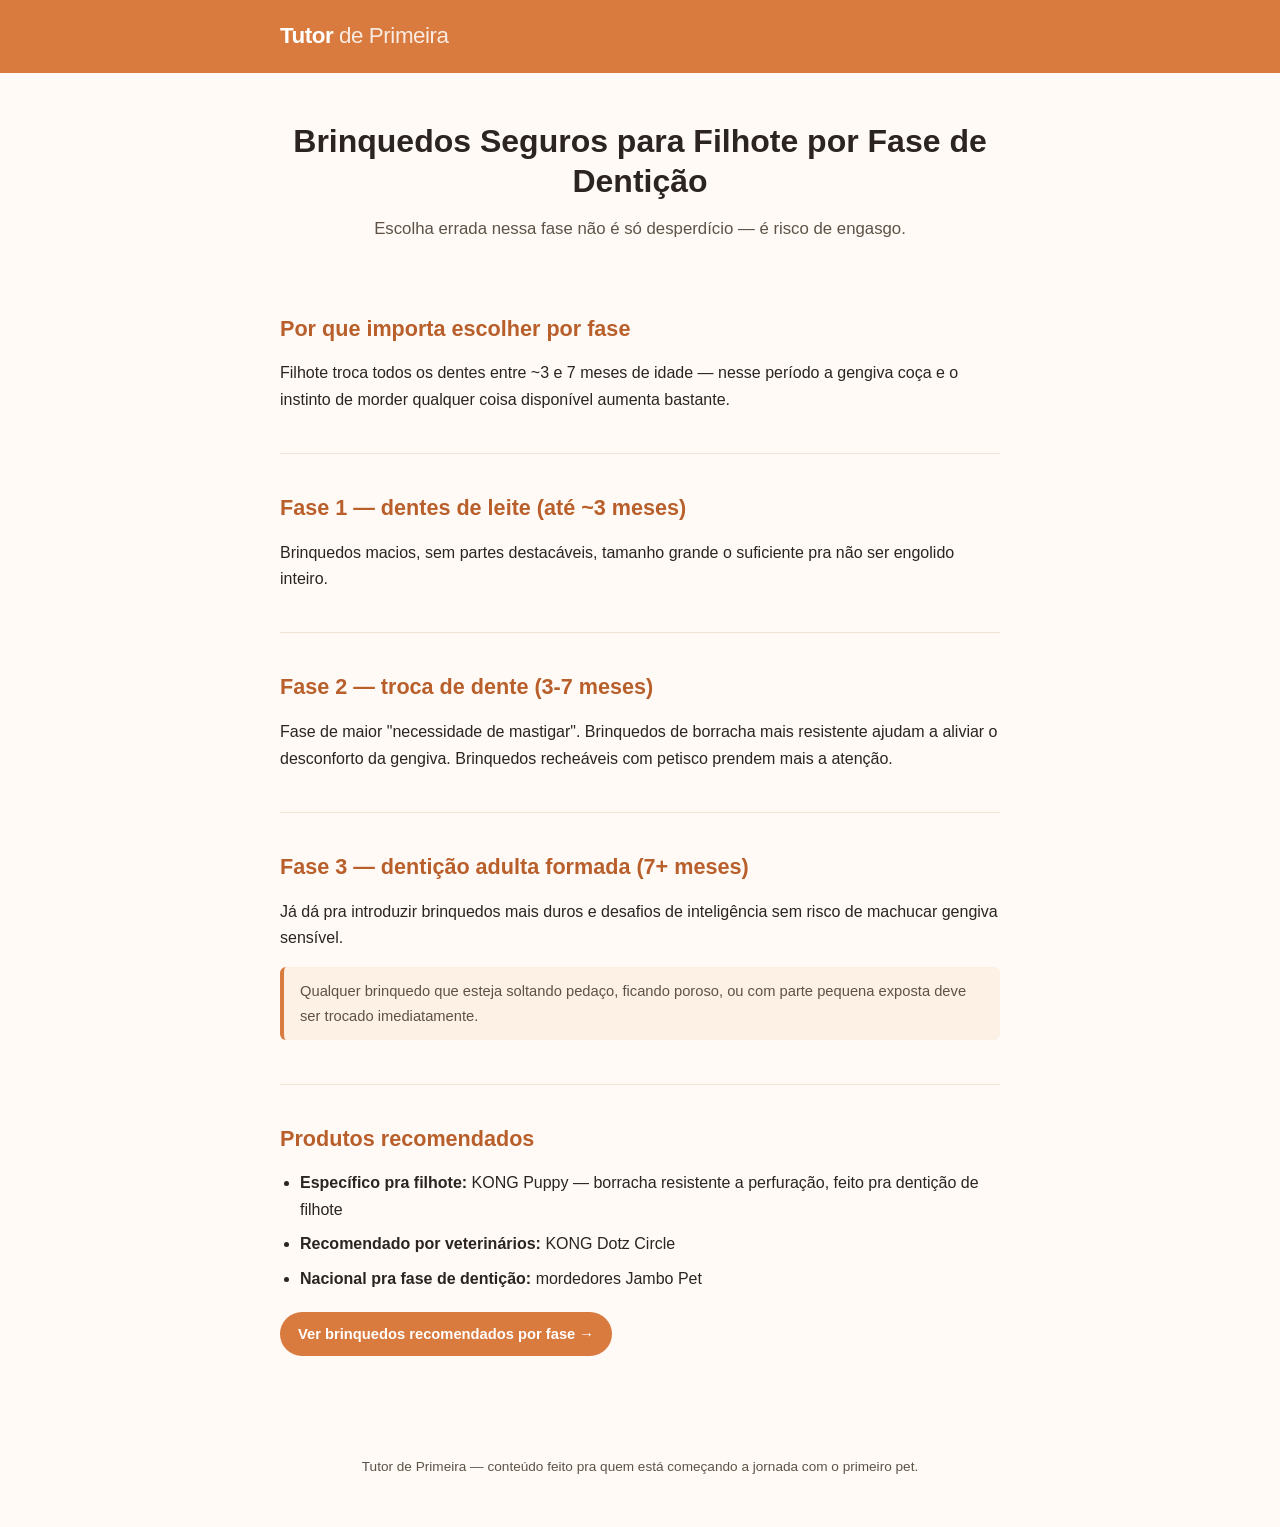
==== brinquedos-dente.html @ 30c52312 "Renomeia brinquedos-dentição.html para brinquedos-dente.html (evita problema de URL com acento no Gi" ====
<!DOCTYPE html>
<html lang="pt-BR">
<head>
<meta charset="UTF-8">
<meta name="viewport" content="width=device-width, initial-scale=1.0">
<title>Brinquedos Seguros para Filhote por Fase de Dentição | Tutor de Primeira</title>
<meta name="description" content="Quais brinquedos são seguros em cada fase da dentição do filhote e como evitar risco de engasgo ou machucado na gengiva.">
<link rel="stylesheet" href="assets/style.css">
</head>
<body>
<header class="topo"><div class="container"><div class="logo"><a href="index.html" style="color:#fff;text-decoration:none">Tutor <span>de Primeira</span></a></div></div></header>
<main class="container">
  <div class="hero">
    <h1>Brinquedos Seguros para Filhote por Fase de Dentição</h1>
    <p class="subtitulo">Escolha errada nessa fase não é só desperdício — é risco de engasgo.</p>
  </div>
  <article>
    <section>
      <h2>Por que importa escolher por fase</h2>
      <p>Filhote troca todos os dentes entre ~3 e 7 meses de idade — nesse período a gengiva coça e o instinto de morder qualquer coisa disponível aumenta bastante.</p>
    </section>
    <section>
      <h2>Fase 1 — dentes de leite (até ~3 meses)</h2>
      <p>Brinquedos macios, sem partes destacáveis, tamanho grande o suficiente pra não ser engolido inteiro.</p>
    </section>
    <section>
      <h2>Fase 2 — troca de dente (3-7 meses)</h2>
      <p>Fase de maior "necessidade de mastigar". Brinquedos de borracha mais resistente ajudam a aliviar o desconforto da gengiva. Brinquedos recheáveis com petisco prendem mais a atenção.</p>
    </section>
    <section>
      <h2>Fase 3 — dentição adulta formada (7+ meses)</h2>
      <p>Já dá pra introduzir brinquedos mais duros e desafios de inteligência sem risco de machucar gengiva sensível.</p>
      <div class="aviso">Qualquer brinquedo que esteja soltando pedaço, ficando poroso, ou com parte pequena exposta deve ser trocado imediatamente.</div>
    </section>

    <section>
      <h2>Produtos recomendados</h2>
      <ul>
        <li><strong>Específico pra filhote:</strong> KONG Puppy — borracha resistente a perfuração, feito pra dentição de filhote</li>
        <li><strong>Recomendado por veterinários:</strong> KONG Dotz Circle</li>
        <li><strong>Nacional pra fase de dentição:</strong> mordedores Jambo Pet</li>
      </ul>
      <a href="#" class="cta-link">Ver brinquedos recomendados por fase →</a>
    </section>
  </article>
</main>
<footer>Tutor de Primeira — conteúdo feito pra quem está começando a jornada com o primeiro pet.</footer>
</body>
</html>
---- assets/style.css ----
:root {
  --cor-principal: #d97a3f;
  --cor-principal-escura: #b85f2b;
  --cor-texto: #2b2420;
  --cor-texto-suave: #5c5248;
  --cor-fundo: #fffaf5;
  --cor-card: #ffffff;
  --cor-borda: #f0e4d8;
  --fonte: -apple-system, BlinkMacSystemFont, "Segoe UI", Roboto, Helvetica, Arial, sans-serif;
}

* { box-sizing: border-box; margin: 0; padding: 0; }

body {
  font-family: var(--fonte);
  color: var(--cor-texto);
  background: var(--cor-fundo);
  line-height: 1.65;
}

.container { max-width: 760px; margin: 0 auto; padding: 0 20px; }

header.topo {
  background: var(--cor-principal);
  color: #fff;
  padding: 18px 0;
}

header.topo .container { display: flex; align-items: center; gap: 10px; }

.logo { font-size: 1.4rem; font-weight: 800; letter-spacing: -0.02em; }
.logo span { font-weight: 400; opacity: 0.85; }

.hero {
  padding: 48px 0 32px;
  text-align: center;
}

.hero h1 {
  font-size: 2rem;
  line-height: 1.25;
  margin-bottom: 14px;
  color: var(--cor-texto);
}

.hero p.subtitulo {
  color: var(--cor-texto-suave);
  font-size: 1.05rem;
  max-width: 560px;
  margin: 0 auto;
}

.resumo-rapido {
  background: var(--cor-card);
  border: 1px solid var(--cor-borda);
  border-radius: 14px;
  padding: 22px 24px;
  margin: 28px 0;
}

.resumo-rapido h2 { font-size: 1.1rem; margin-bottom: 12px; }
.resumo-rapido ol { padding-left: 20px; }
.resumo-rapido li { margin-bottom: 6px; }

article section {
  margin: 36px 0;
  padding-bottom: 28px;
  border-bottom: 1px solid var(--cor-borda);
}

article section:last-of-type { border-bottom: none; }

article h2 {
  font-size: 1.35rem;
  margin-bottom: 14px;
  color: var(--cor-principal-escura);
}

article p { margin-bottom: 12px; color: var(--cor-texto); }

article ul { padding-left: 20px; margin-bottom: 14px; }
article ul li { margin-bottom: 8px; }

.cta-link {
  display: inline-block;
  margin-top: 6px;
  padding: 10px 18px;
  background: var(--cor-principal);
  color: #fff;
  text-decoration: none;
  border-radius: 999px;
  font-weight: 600;
  font-size: 0.92rem;
  transition: background 0.15s ease;
}

.cta-link:hover { background: var(--cor-principal-escura); }

.tabela-custos {
  width: 100%;
  border-collapse: collapse;
  margin-top: 14px;
}

.tabela-custos th, .tabela-custos td {
  text-align: left;
  padding: 10px 12px;
  border-bottom: 1px solid var(--cor-borda);
  font-size: 0.95rem;
}

.tabela-custos th { color: var(--cor-texto-suave); font-weight: 600; }

.aviso {
  background: #fdf1e6;
  border-left: 4px solid var(--cor-principal);
  padding: 12px 16px;
  border-radius: 6px;
  font-size: 0.92rem;
  color: var(--cor-texto-suave);
  margin: 16px 0;
}

footer {
  text-align: center;
  padding: 36px 0 48px;
  color: var(--cor-texto-suave);
  font-size: 0.85rem;
}

@media (max-width: 600px) {
  .hero h1 { font-size: 1.6rem; }
  .hero { padding: 32px 0 24px; }
}
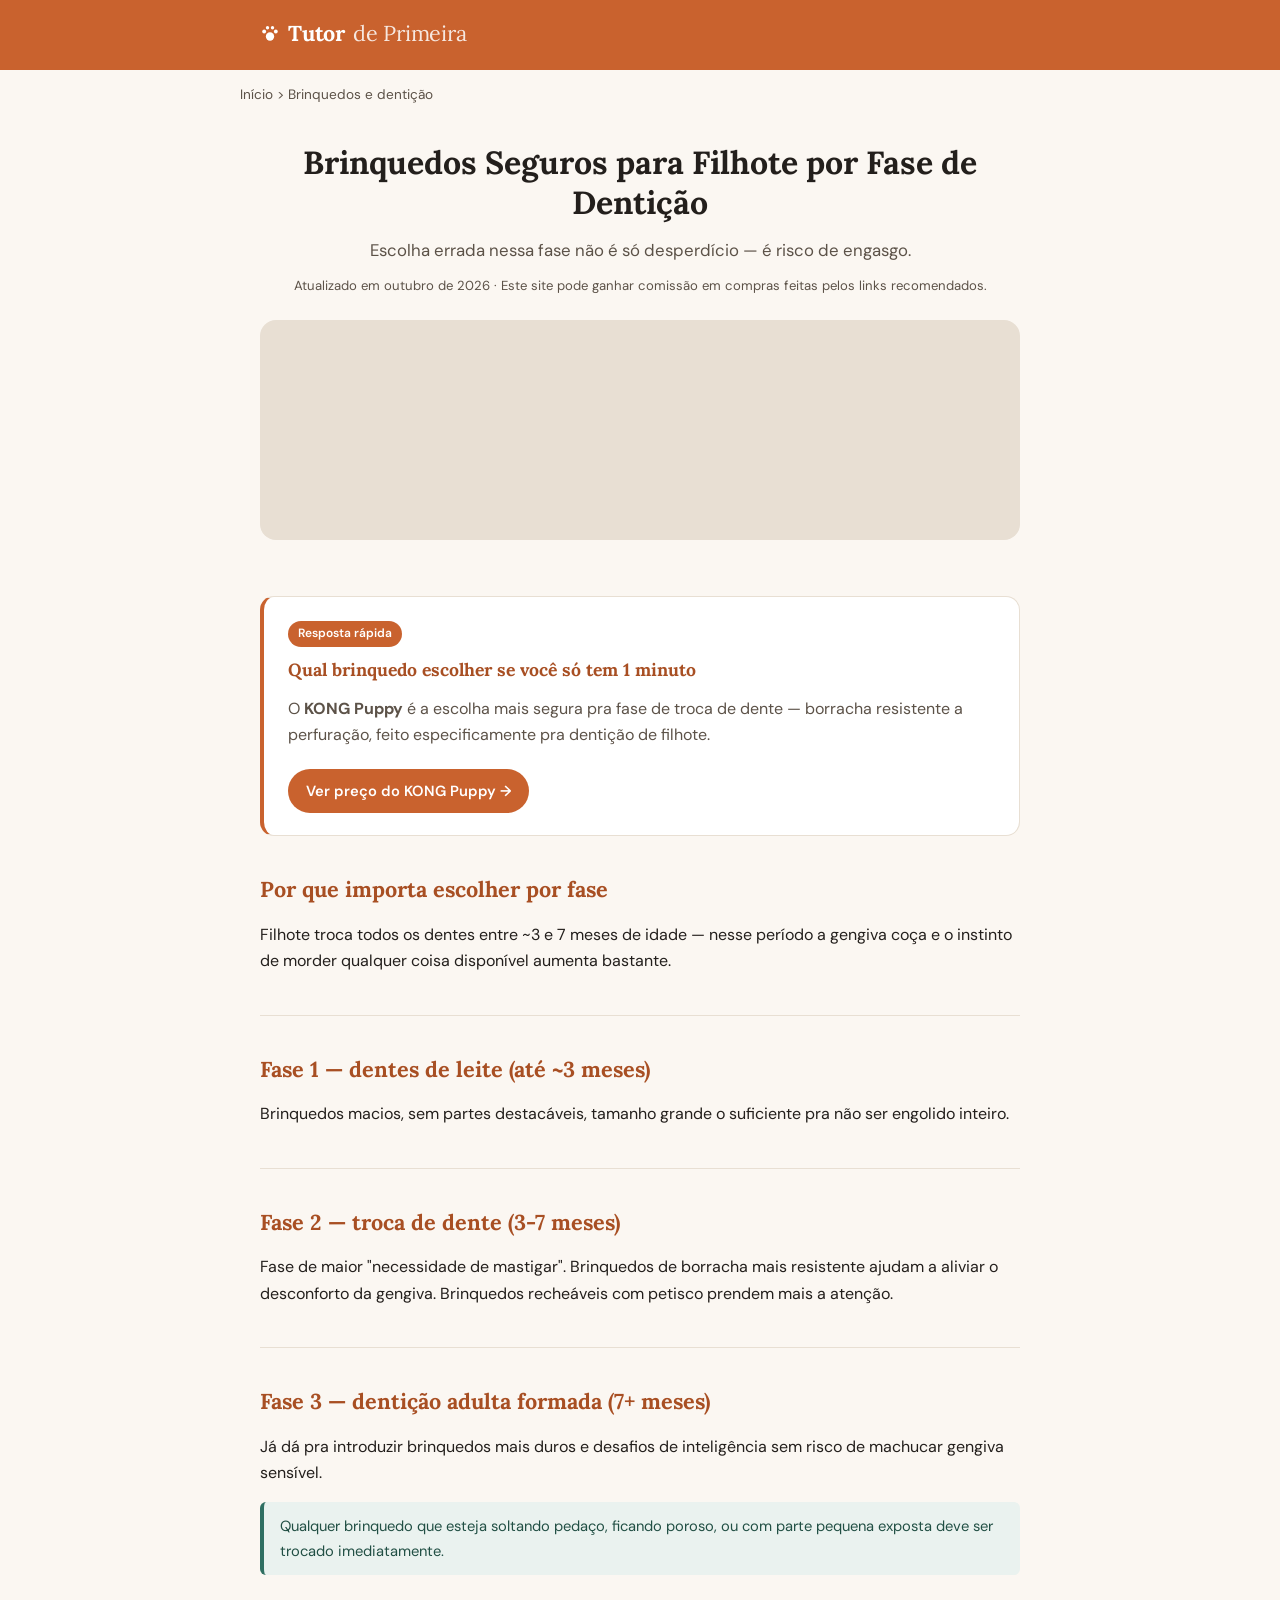
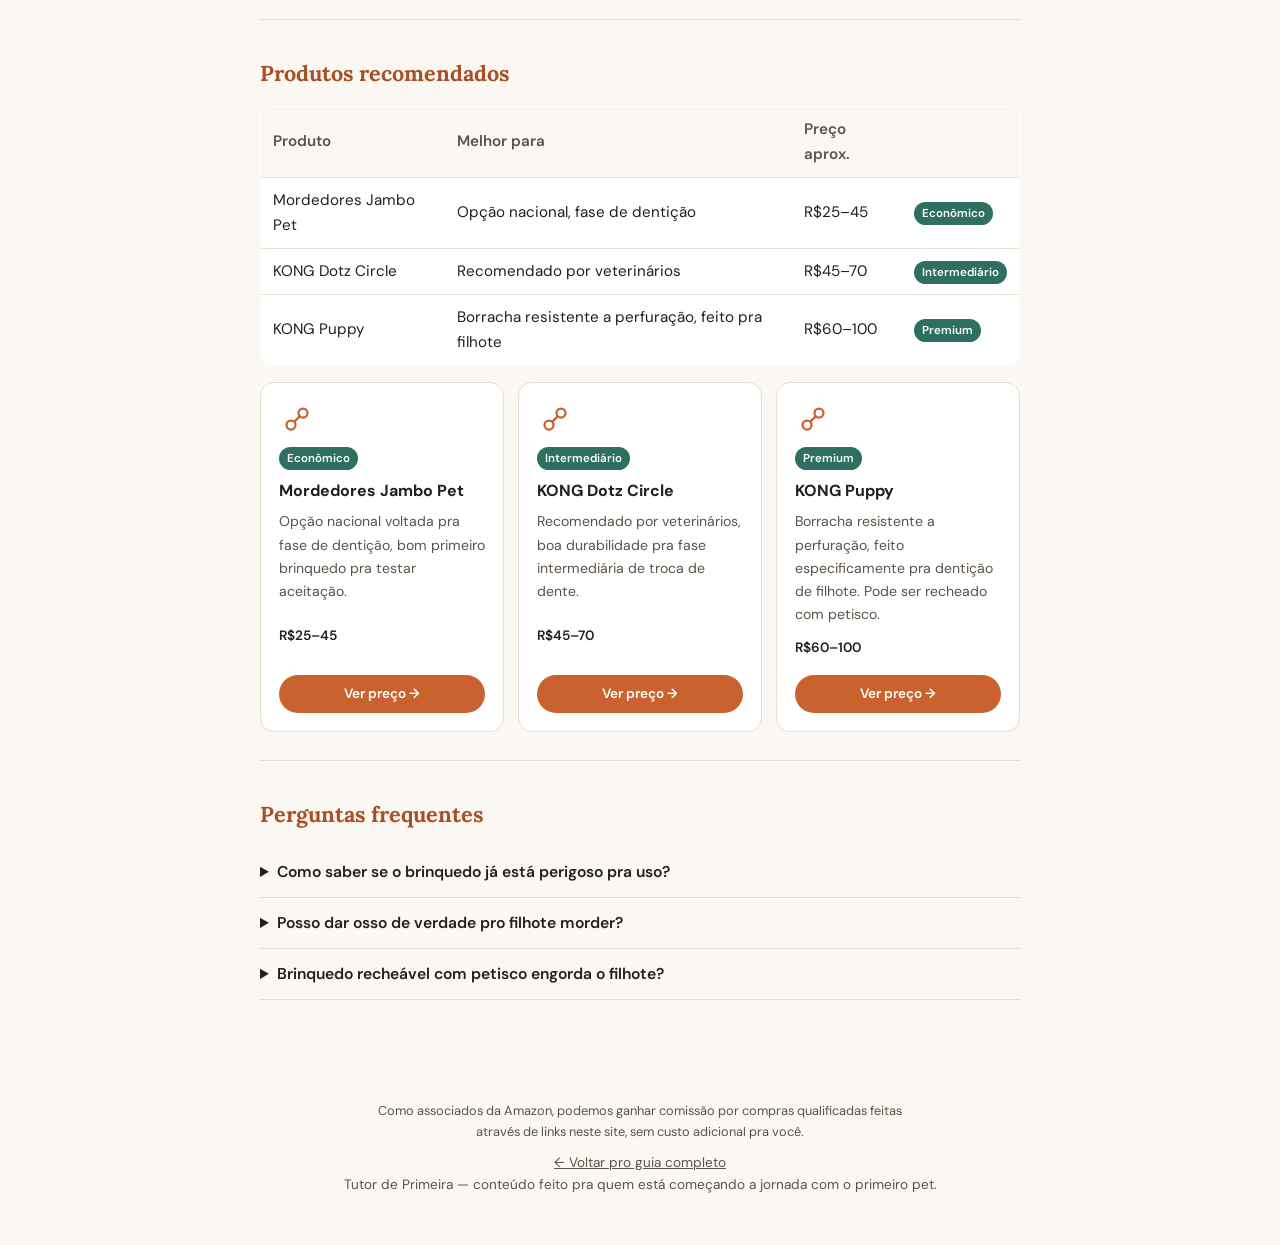
==== commit fce849fa: "Redesign completo: paleta/tipografia, breadcrumb, fotos, resposta rápida, tabela comparativa, cards " ====
--- a/brinquedos-dente.html
+++ b/brinquedos-dente.html
@@ -8,13 +8,23 @@
 <link rel="stylesheet" href="assets/style.css">
 </head>
 <body>
-<header class="topo"><div class="container"><div class="logo"><a href="index.html" style="color:#fff;text-decoration:none">Tutor <span>de Primeira</span></a></div></div></header>
+<header class="topo"><div class="container"><div class="logo"><a href="index.html" style="color:#fff;text-decoration:none"><svg class="icone" width="20" height="20" viewBox="0 0 24 24" fill="currentColor" aria-hidden="true"><circle cx="12" cy="15" r="5"/><circle cx="5" cy="9" r="2.3"/><circle cx="19" cy="9" r="2.3"/><circle cx="9" cy="4.5" r="2"/><circle cx="15" cy="4.5" r="2"/></svg> Tutor <span>de Primeira</span></a></div></div></header>
+<nav class="breadcrumb container"><a href="index.html">Início</a> &gt; Brinquedos e dentição</nav>
 <main class="container">
   <div class="hero">
     <h1>Brinquedos Seguros para Filhote por Fase de Dentição</h1>
     <p class="subtitulo">Escolha errada nessa fase não é só desperdício — é risco de engasgo.</p>
+    <p class="disclosure">Atualizado em outubro de 2026 · Este site pode ganhar comissão em compras feitas pelos links recomendados.</p>
+    <div class="hero-foto" style="--imagem-hero: url('assets/images/brinquedos-dente.jpg')"></div>
   </div>
   <article>
+
+    <div class="resposta-rapida">
+      <span class="selo">Resposta rápida</span>
+      <h2>Qual brinquedo escolher se você só tem 1 minuto</h2>
+      <p>O <strong>KONG Puppy</strong> é a escolha mais segura pra fase de troca de dente — borracha resistente a perfuração, feito especificamente pra dentição de filhote.</p>
+      <a href="#" class="cta-link">Ver preço do KONG Puppy →</a>
+    </div>
     <section>
       <h2>Por que importa escolher por fase</h2>
       <p>Filhote troca todos os dentes entre ~3 e 7 meses de idade — nesse período a gengiva coça e o instinto de morder qualquer coisa disponível aumenta bastante.</p>
@@ -35,15 +45,63 @@
 
     <section>
       <h2>Produtos recomendados</h2>
-      <ul>
-        <li><strong>Específico pra filhote:</strong> KONG Puppy — borracha resistente a perfuração, feito pra dentição de filhote</li>
-        <li><strong>Recomendado por veterinários:</strong> KONG Dotz Circle</li>
-        <li><strong>Nacional pra fase de dentição:</strong> mordedores Jambo Pet</li>
-      </ul>
-      <a href="#" class="cta-link">Ver brinquedos recomendados por fase →</a>
+      <table class="tabela-comparativa">
+        <tr><th>Produto</th><th>Melhor para</th><th>Preço aprox.</th><th></th></tr>
+        <tr><td>Mordedores Jambo Pet</td><td>Opção nacional, fase de dentição</td><td>R$25–45</td><td><span class="selo-tag">Econômico</span></td></tr>
+        <tr><td>KONG Dotz Circle</td><td>Recomendado por veterinários</td><td>R$45–70</td><td><span class="selo-tag">Intermediário</span></td></tr>
+        <tr><td>KONG Puppy</td><td>Borracha resistente a perfuração, feito pra filhote</td><td>R$60–100</td><td><span class="selo-tag">Premium</span></td></tr>
+      </table>
+
+      <div class="produtos-grid">
+        <div class="produto-card">
+          <svg class="icone" viewBox="0 0 24 24" fill="none" stroke="currentColor" stroke-width="1.5" aria-hidden="true"><circle cx="8" cy="16" r="3"/><circle cx="16" cy="8" r="3"/><path d="M10.1 13.9l3.8-3.8"/></svg>
+          <span class="selo-tag">Econômico</span>
+          <h3>Mordedores Jambo Pet</h3>
+          <p>Opção nacional voltada pra fase de dentição, bom primeiro brinquedo pra testar aceitação.</p>
+          <p class="preco">R$25–45</p>
+          <a href="#" class="cta-link">Ver preço →</a>
+        </div>
+        <div class="produto-card">
+          <svg class="icone" viewBox="0 0 24 24" fill="none" stroke="currentColor" stroke-width="1.5" aria-hidden="true"><circle cx="8" cy="16" r="3"/><circle cx="16" cy="8" r="3"/><path d="M10.1 13.9l3.8-3.8"/></svg>
+          <span class="selo-tag">Intermediário</span>
+          <h3>KONG Dotz Circle</h3>
+          <p>Recomendado por veterinários, boa durabilidade pra fase intermediária de troca de dente.</p>
+          <p class="preco">R$45–70</p>
+          <a href="#" class="cta-link">Ver preço →</a>
+        </div>
+        <div class="produto-card">
+          <svg class="icone" viewBox="0 0 24 24" fill="none" stroke="currentColor" stroke-width="1.5" aria-hidden="true"><circle cx="8" cy="16" r="3"/><circle cx="16" cy="8" r="3"/><path d="M10.1 13.9l3.8-3.8"/></svg>
+          <span class="selo-tag">Premium</span>
+          <h3>KONG Puppy</h3>
+          <p>Borracha resistente a perfuração, feito especificamente pra dentição de filhote. Pode ser recheado com petisco.</p>
+          <p class="preco">R$60–100</p>
+          <a href="#" class="cta-link">Ver preço →</a>
+        </div>
+      </div>
     </section>
+
+    <section class="faq">
+      <h2>Perguntas frequentes</h2>
+      <details>
+        <summary>Como saber se o brinquedo já está perigoso pra uso?</summary>
+        <p>Qualquer brinquedo soltando pedaço, ficando poroso ou com parte pequena exposta deve ser trocado imediatamente — risco real de engasgo ou obstrução intestinal.</p>
+      </details>
+      <details>
+        <summary>Posso dar osso de verdade pro filhote morder?</summary>
+        <p>Não recomendado — osso de verdade pode lascar em pontas afiadas e causar perfuração interna. Prefira brinquedos de borracha própria feitos pra esse fim.</p>
+      </details>
+      <details>
+        <summary>Brinquedo recheável com petisco engorda o filhote?</summary>
+        <p>Só se o petisco usado não for contabilizado na dieta diária. Ajuste a quantidade de ração do dia considerando o petisco extra do brinquedo.</p>
+      </details>
+    </section>
+
   </article>
 </main>
-<footer>Tutor de Primeira — conteúdo feito pra quem está começando a jornada com o primeiro pet.</footer>
+<footer>
+  <p class="disclosure-footer">Como associados da Amazon, podemos ganhar comissão por compras qualificadas feitas através de links neste site, sem custo adicional pra você.</p>
+  <a href="index.html">← Voltar pro guia completo</a><br>
+  Tutor de Primeira — conteúdo feito pra quem está começando a jornada com o primeiro pet.
+</footer>
 </body>
 </html>
--- a/assets/style.css
+++ b/assets/style.css
@@ -1,43 +1,65 @@
+@import url('https://fonts.googleapis.com/css2?family=Lora:wght@600;700&family=DM+Sans:wght@400;500;600&display=swap');
+
 :root {
-  --cor-principal: #d97a3f;
-  --cor-principal-escura: #b85f2b;
-  --cor-texto: #2b2420;
-  --cor-texto-suave: #5c5248;
-  --cor-fundo: #fffaf5;
+  --cor-principal: #C9622E;
+  --cor-principal-escura: #A84F23;
+  --cor-secundaria: #2F6F62;
+  --cor-secundaria-escura: #214F44;
+  --cor-texto: #231F1C;
+  --cor-texto-suave: #5C5248;
+  --cor-fundo: #FBF7F2;
   --cor-card: #ffffff;
-  --cor-borda: #f0e4d8;
-  --fonte: -apple-system, BlinkMacSystemFont, "Segoe UI", Roboto, Helvetica, Arial, sans-serif;
+  --cor-borda: #E8DFD3;
+  --fonte-titulo: "Lora", Georgia, serif;
+  --fonte-corpo: "DM Sans", -apple-system, BlinkMacSystemFont, "Segoe UI", Roboto, Helvetica, Arial, sans-serif;
 }
 
 * { box-sizing: border-box; margin: 0; padding: 0; }
 
 body {
-  font-family: var(--fonte);
+  font-family: var(--fonte-corpo);
   color: var(--cor-texto);
   background: var(--cor-fundo);
   line-height: 1.65;
 }
 
-.container { max-width: 760px; margin: 0 auto; padding: 0 20px; }
+.container { max-width: 800px; margin: 0 auto; padding: 0 20px; }
+
+h1, h2, .logo { font-family: var(--fonte-titulo); }
+
+/* Header + breadcrumb */
 
 header.topo {
   background: var(--cor-principal);
   color: #fff;
-  padding: 18px 0;
+  padding: 16px 0;
 }
 
 header.topo .container { display: flex; align-items: center; gap: 10px; }
 
-.logo { font-size: 1.4rem; font-weight: 800; letter-spacing: -0.02em; }
+.logo { font-size: 1.35rem; font-weight: 700; letter-spacing: -0.01em; }
 .logo span { font-weight: 400; opacity: 0.85; }
+.logo a { color: inherit; text-decoration: none; display: inline-flex; align-items: center; gap: 8px; }
+
+.breadcrumb {
+  font-size: 0.85rem;
+  color: var(--cor-texto-suave);
+  padding: 14px 0 0;
+}
+
+.breadcrumb a { color: var(--cor-texto-suave); text-decoration: none; }
+.breadcrumb a:hover { text-decoration: underline; }
+
+/* Hero */
 
 .hero {
-  padding: 48px 0 32px;
+  padding: 36px 0 28px;
   text-align: center;
 }
 
 .hero h1 {
   font-size: 2rem;
+  font-weight: 700;
   line-height: 1.25;
   margin-bottom: 14px;
   color: var(--cor-texto);
@@ -50,7 +72,28 @@
   margin: 0 auto;
 }
 
-.resumo-rapido {
+.hero-foto {
+  margin-top: 24px;
+  border-radius: 16px;
+  min-height: 220px;
+  background-color: var(--cor-borda);
+  background-image: var(--imagem-hero, none);
+  background-size: cover;
+  background-position: center;
+}
+
+/* Disclosure / atualização */
+
+.disclosure {
+  font-size: 0.82rem;
+  color: var(--cor-texto-suave);
+  text-align: center;
+  margin-top: 10px;
+}
+
+/* Resumo rápido / Resposta rápida */
+
+.resumo-rapido, .resposta-rapida {
   background: var(--cor-card);
   border: 1px solid var(--cor-borda);
   border-radius: 14px;
@@ -58,9 +101,28 @@
   margin: 28px 0;
 }
 
-.resumo-rapido h2 { font-size: 1.1rem; margin-bottom: 12px; }
+.resumo-rapido h2, .resposta-rapida h2 { font-size: 1.1rem; margin-bottom: 12px; }
 .resumo-rapido ol { padding-left: 20px; }
 .resumo-rapido li { margin-bottom: 6px; }
+
+.resposta-rapida {
+  border-left: 4px solid var(--cor-principal);
+}
+
+.resposta-rapida .selo {
+  display: inline-block;
+  background: var(--cor-principal);
+  color: #fff;
+  font-size: 0.75rem;
+  font-weight: 600;
+  padding: 3px 10px;
+  border-radius: 999px;
+  margin-bottom: 8px;
+}
+
+.resposta-rapida p { color: var(--cor-texto-suave); margin-bottom: 14px; }
+
+/* Artigo / seções */
 
 article section {
   margin: 36px 0;
@@ -72,6 +134,7 @@
 
 article h2 {
   font-size: 1.35rem;
+  font-weight: 700;
   margin-bottom: 14px;
   color: var(--cor-principal-escura);
 }
@@ -80,6 +143,8 @@
 
 article ul { padding-left: 20px; margin-bottom: 14px; }
 article ul li { margin-bottom: 8px; }
+
+/* CTA */
 
 .cta-link {
   display: inline-block;
@@ -96,39 +161,136 @@
 
 .cta-link:hover { background: var(--cor-principal-escura); }
 
-.tabela-custos {
+/* Tabela comparativa de produtos */
+
+.tabela-custos, .tabela-comparativa {
   width: 100%;
   border-collapse: collapse;
   margin-top: 14px;
-}
-
-.tabela-custos th, .tabela-custos td {
+  font-size: 0.95rem;
+}
+
+.tabela-custos th, .tabela-custos td,
+.tabela-comparativa th, .tabela-comparativa td {
   text-align: left;
   padding: 10px 12px;
   border-bottom: 1px solid var(--cor-borda);
-  font-size: 0.95rem;
-}
-
-.tabela-custos th { color: var(--cor-texto-suave); font-weight: 600; }
+}
+
+.tabela-custos th, .tabela-comparativa th { color: var(--cor-texto-suave); font-weight: 600; }
+
+.tabela-comparativa {
+  background: var(--cor-card);
+  border: 1px solid var(--cor-borda);
+  border-radius: 12px;
+  overflow: hidden;
+}
+
+.tabela-comparativa th { background: var(--cor-fundo); }
+
+.tabela-comparativa .selo-tag {
+  display: inline-block;
+  font-size: 0.72rem;
+  font-weight: 600;
+  padding: 2px 8px;
+  border-radius: 999px;
+  background: var(--cor-secundaria);
+  color: #fff;
+}
+
+/* Cards de produto */
+
+.produtos-grid {
+  display: grid;
+  grid-template-columns: repeat(auto-fit, minmax(200px, 1fr));
+  gap: 14px;
+  margin-top: 16px;
+}
+
+.produto-card {
+  background: var(--cor-card);
+  border: 1px solid var(--cor-borda);
+  border-radius: 14px;
+  padding: 18px;
+  display: flex;
+  flex-direction: column;
+}
+
+.produto-card .icone {
+  width: 36px;
+  height: 36px;
+  color: var(--cor-principal);
+  margin-bottom: 10px;
+}
+
+.produto-card .selo-tag {
+  display: inline-block;
+  font-size: 0.72rem;
+  font-weight: 600;
+  padding: 2px 8px;
+  border-radius: 999px;
+  background: var(--cor-secundaria);
+  color: #fff;
+  margin-bottom: 8px;
+  align-self: flex-start;
+}
+
+.produto-card h3 { font-size: 1rem; margin-bottom: 6px; }
+.produto-card p { font-size: 0.88rem; color: var(--cor-texto-suave); margin-bottom: 10px; flex-grow: 1; }
+.produto-card .preco { font-size: 0.85rem; font-weight: 600; color: var(--cor-texto); margin-bottom: 10px; }
+
+.produto-card .cta-link {
+  text-align: center;
+  font-size: 0.85rem;
+  padding: 8px 14px;
+}
+
+/* Aviso (saúde / cuidado) — cor secundária, distinto de oferta */
 
 .aviso {
-  background: #fdf1e6;
-  border-left: 4px solid var(--cor-principal);
+  background: #EAF2EF;
+  border-left: 4px solid var(--cor-secundaria);
   padding: 12px 16px;
   border-radius: 6px;
   font-size: 0.92rem;
-  color: var(--cor-texto-suave);
+  color: var(--cor-secundaria-escura);
   margin: 16px 0;
 }
 
+/* FAQ */
+
+.faq details {
+  border-bottom: 1px solid var(--cor-borda);
+  padding: 12px 0;
+}
+
+.faq summary {
+  cursor: pointer;
+  font-weight: 600;
+  font-size: 0.98rem;
+}
+
+.faq details p { margin-top: 10px; color: var(--cor-texto-suave); }
+
+/* Footer */
+
 footer {
   text-align: center;
   padding: 36px 0 48px;
   color: var(--cor-texto-suave);
   font-size: 0.85rem;
 }
+
+footer .disclosure-footer {
+  max-width: 560px;
+  margin: 0 auto 10px;
+  font-size: 0.8rem;
+}
+
+footer a { color: var(--cor-texto-suave); }
 
 @media (max-width: 600px) {
   .hero h1 { font-size: 1.6rem; }
-  .hero { padding: 32px 0 24px; }
-}
+  .hero { padding: 28px 0 20px; }
+  .produtos-grid { grid-template-columns: 1fr; }
+}
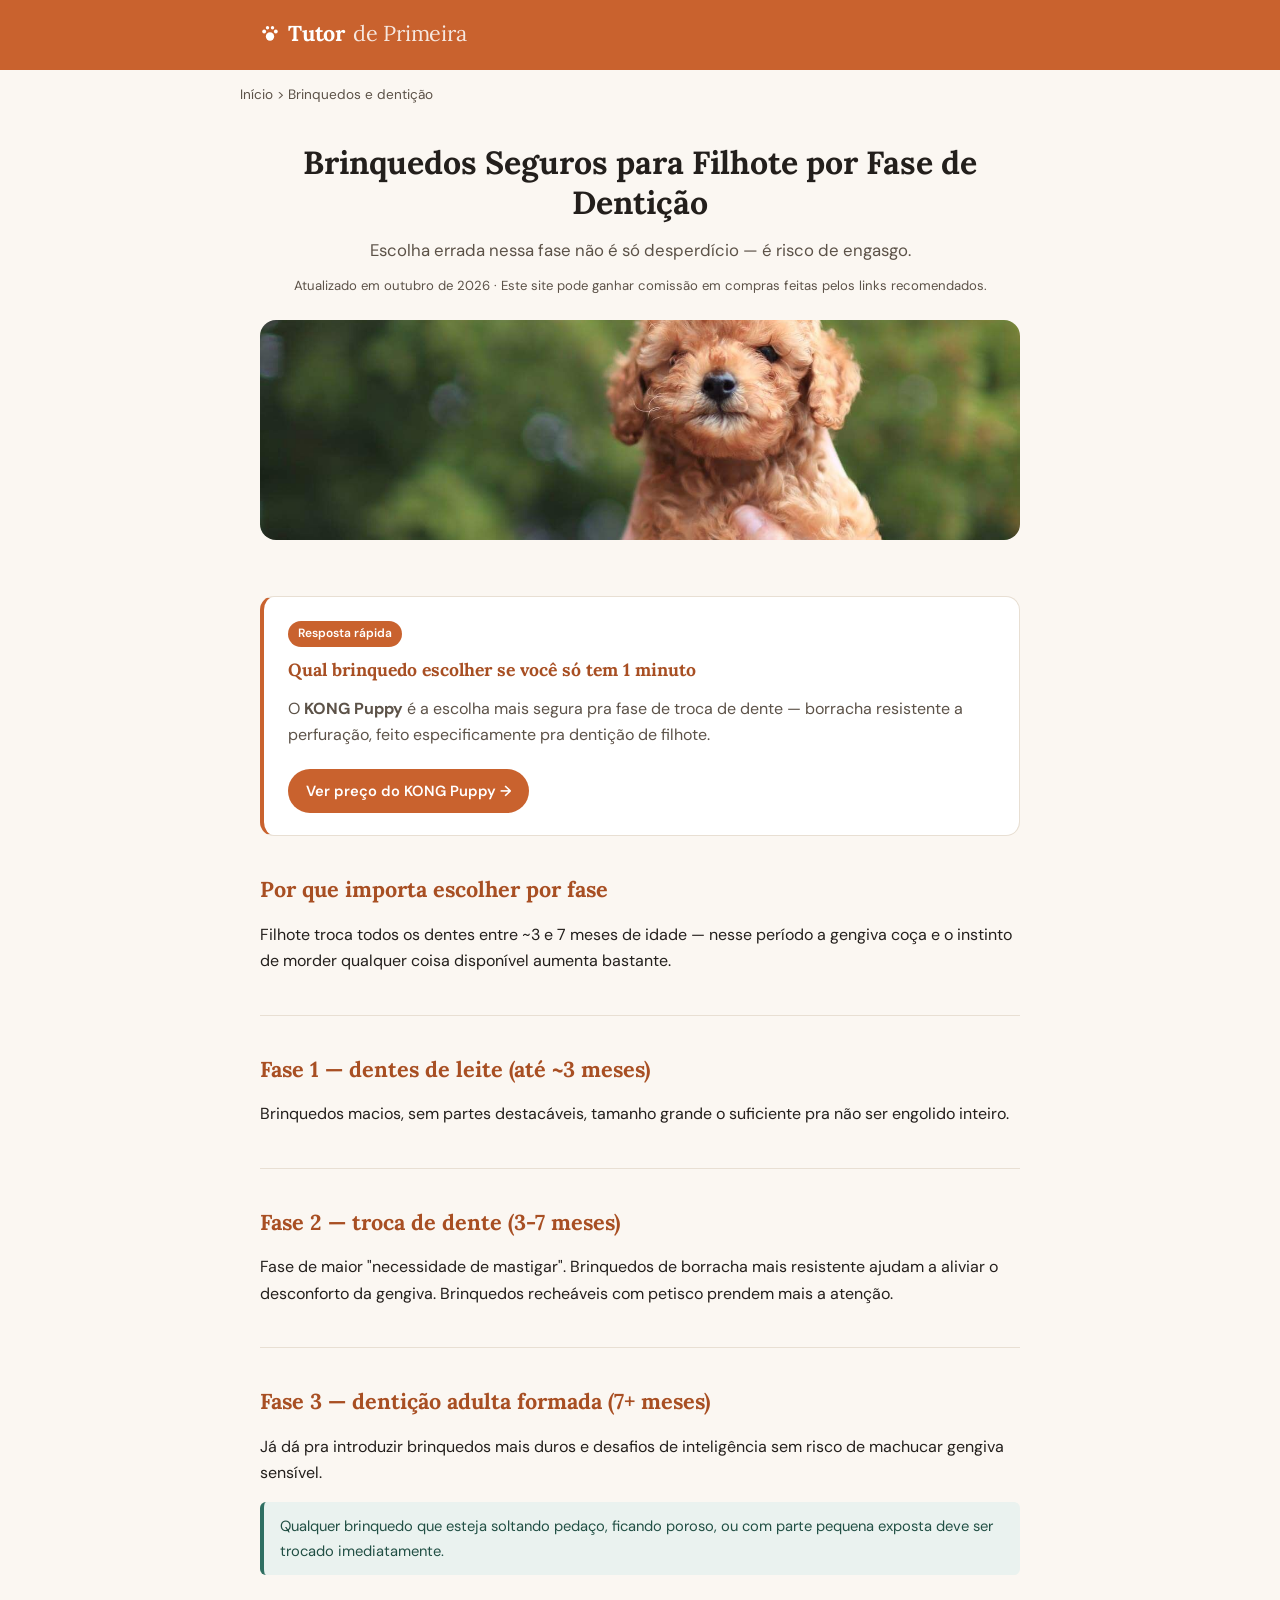
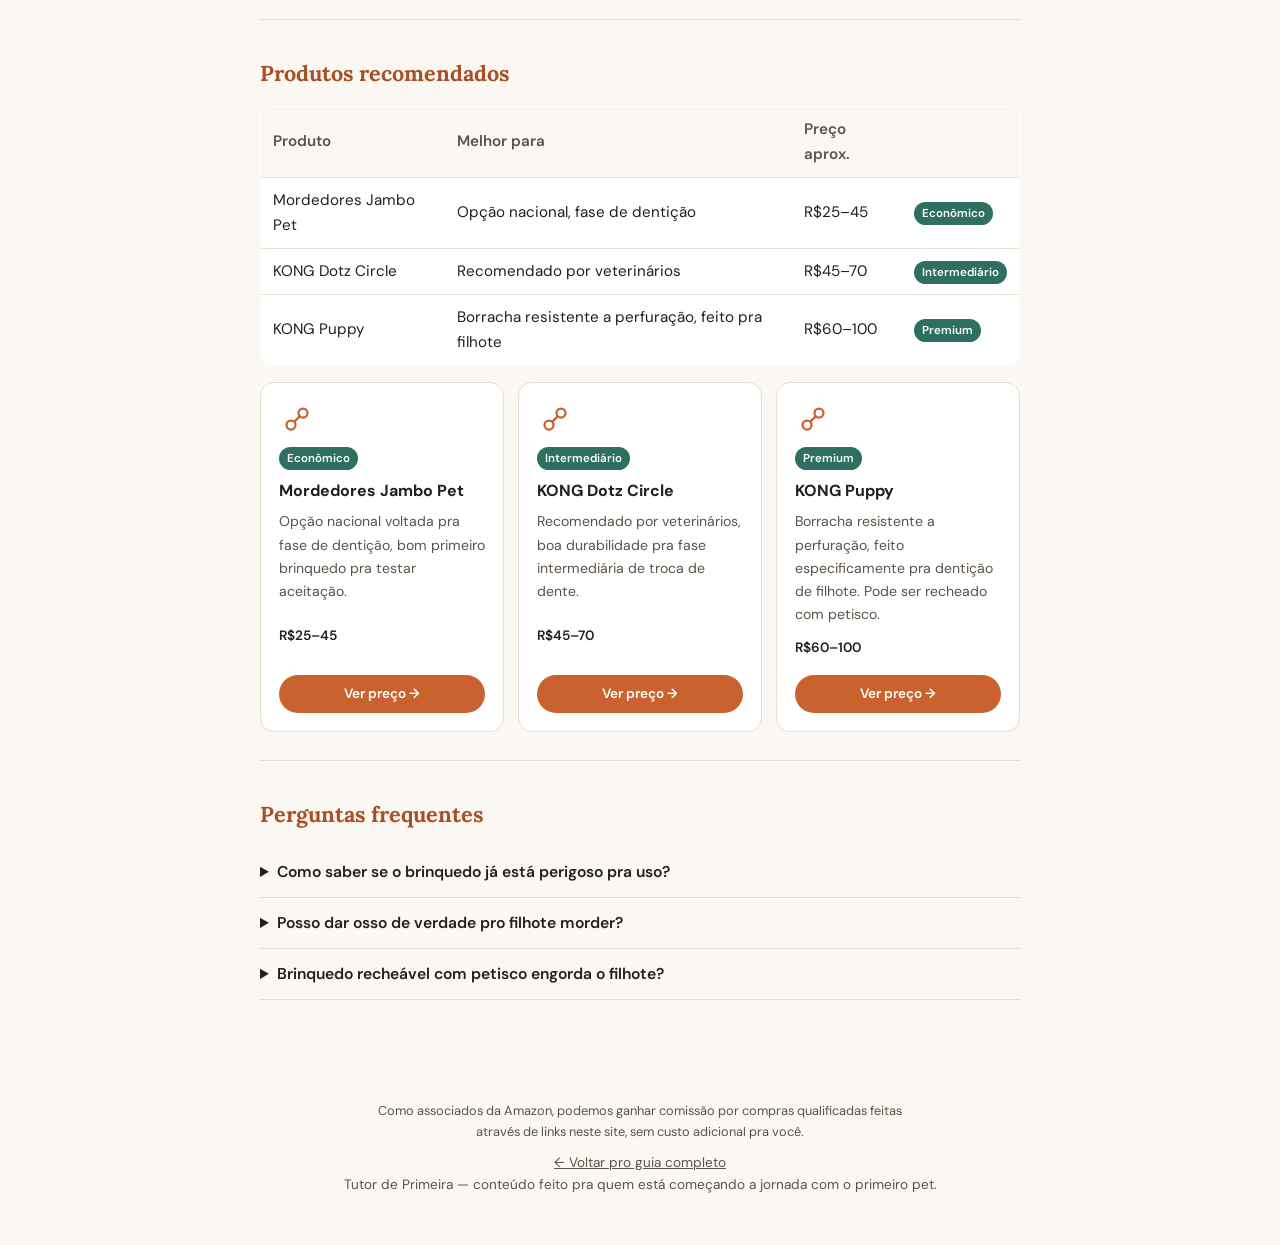
==== commit 697df872: "Corrige bug de resolução de caminho da imagem de fundo do hero" ====
--- a/brinquedos-dente.html
+++ b/brinquedos-dente.html
@@ -15,7 +15,7 @@
     <h1>Brinquedos Seguros para Filhote por Fase de Dentição</h1>
     <p class="subtitulo">Escolha errada nessa fase não é só desperdício — é risco de engasgo.</p>
     <p class="disclosure">Atualizado em outubro de 2026 · Este site pode ganhar comissão em compras feitas pelos links recomendados.</p>
-    <div class="hero-foto" style="--imagem-hero: url('assets/images/brinquedos-dente.jpg')"></div>
+    <div class="hero-foto" style="background-image:url('assets/images/brinquedos-dente.jpg')"></div>
   </div>
   <article>
 
--- a/assets/style.css
+++ b/assets/style.css
@@ -77,7 +77,6 @@
   border-radius: 16px;
   min-height: 220px;
   background-color: var(--cor-borda);
-  background-image: var(--imagem-hero, none);
   background-size: cover;
   background-position: center;
 }
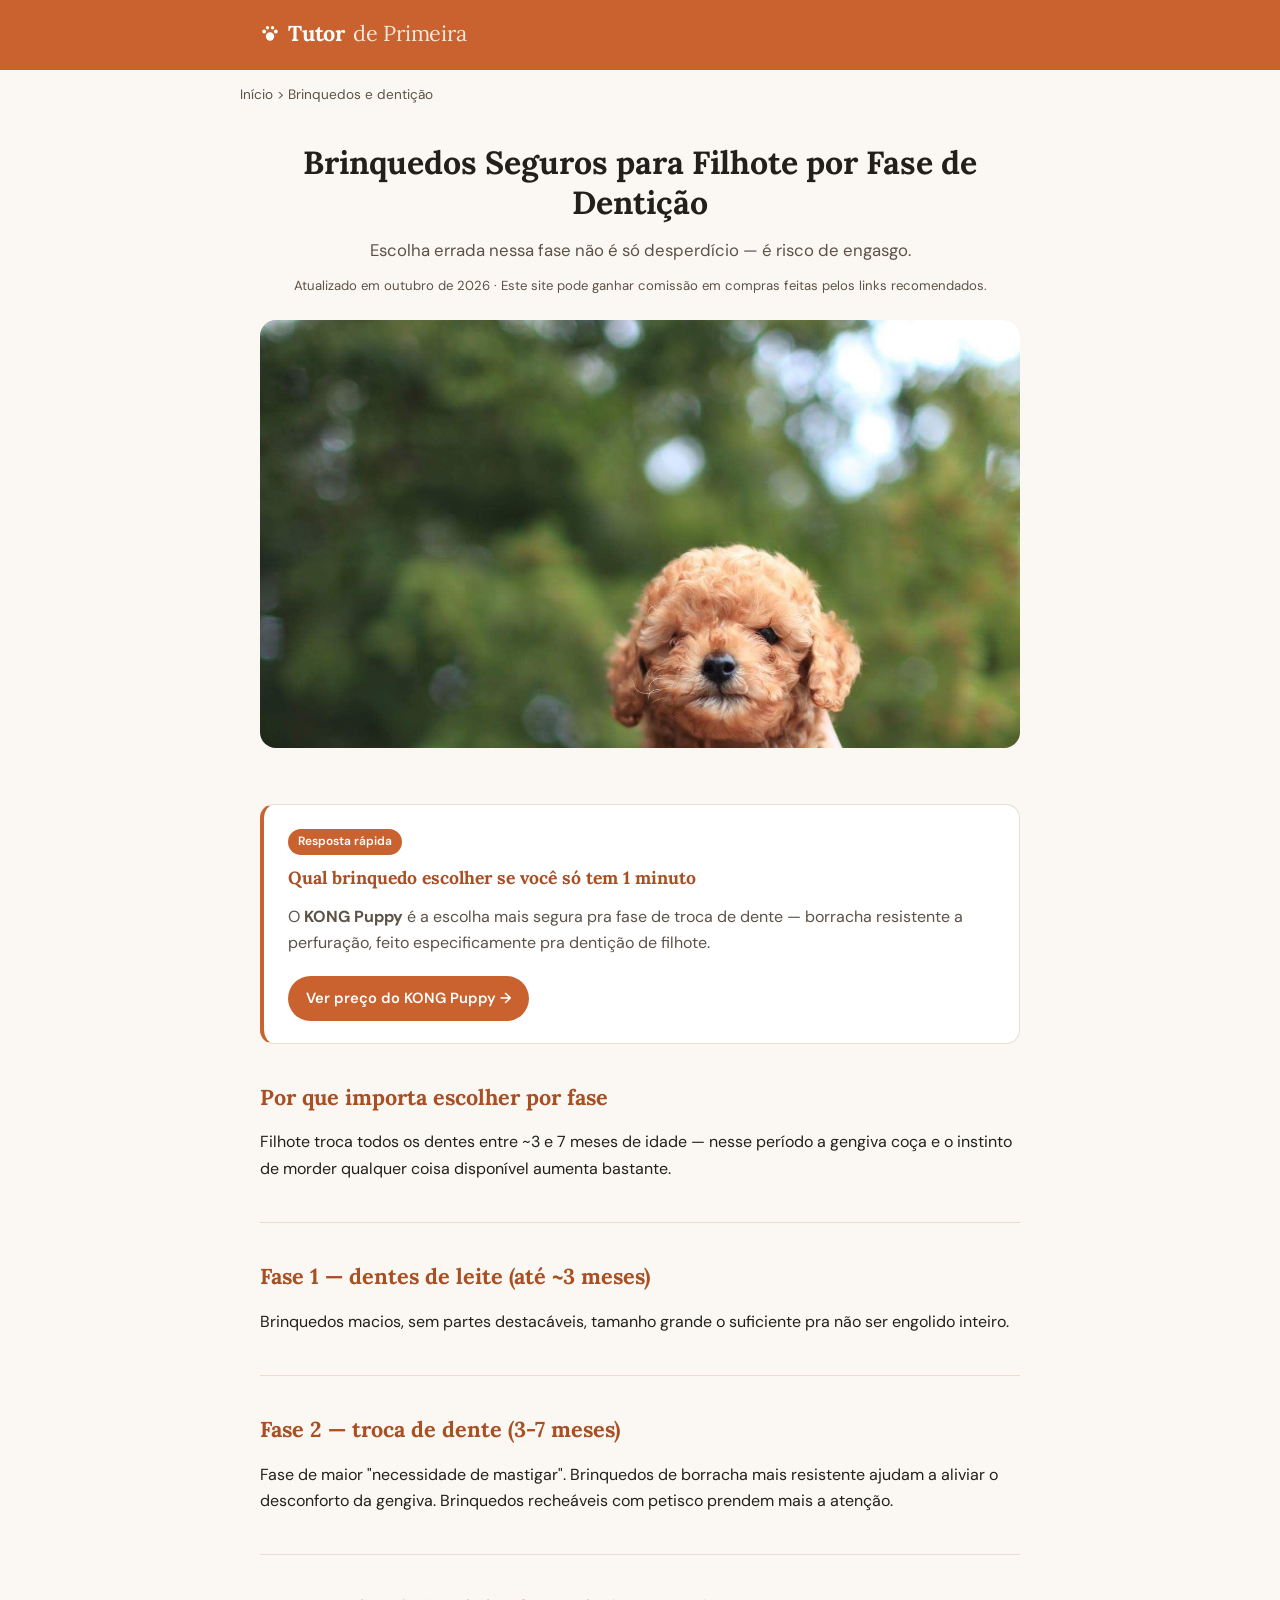
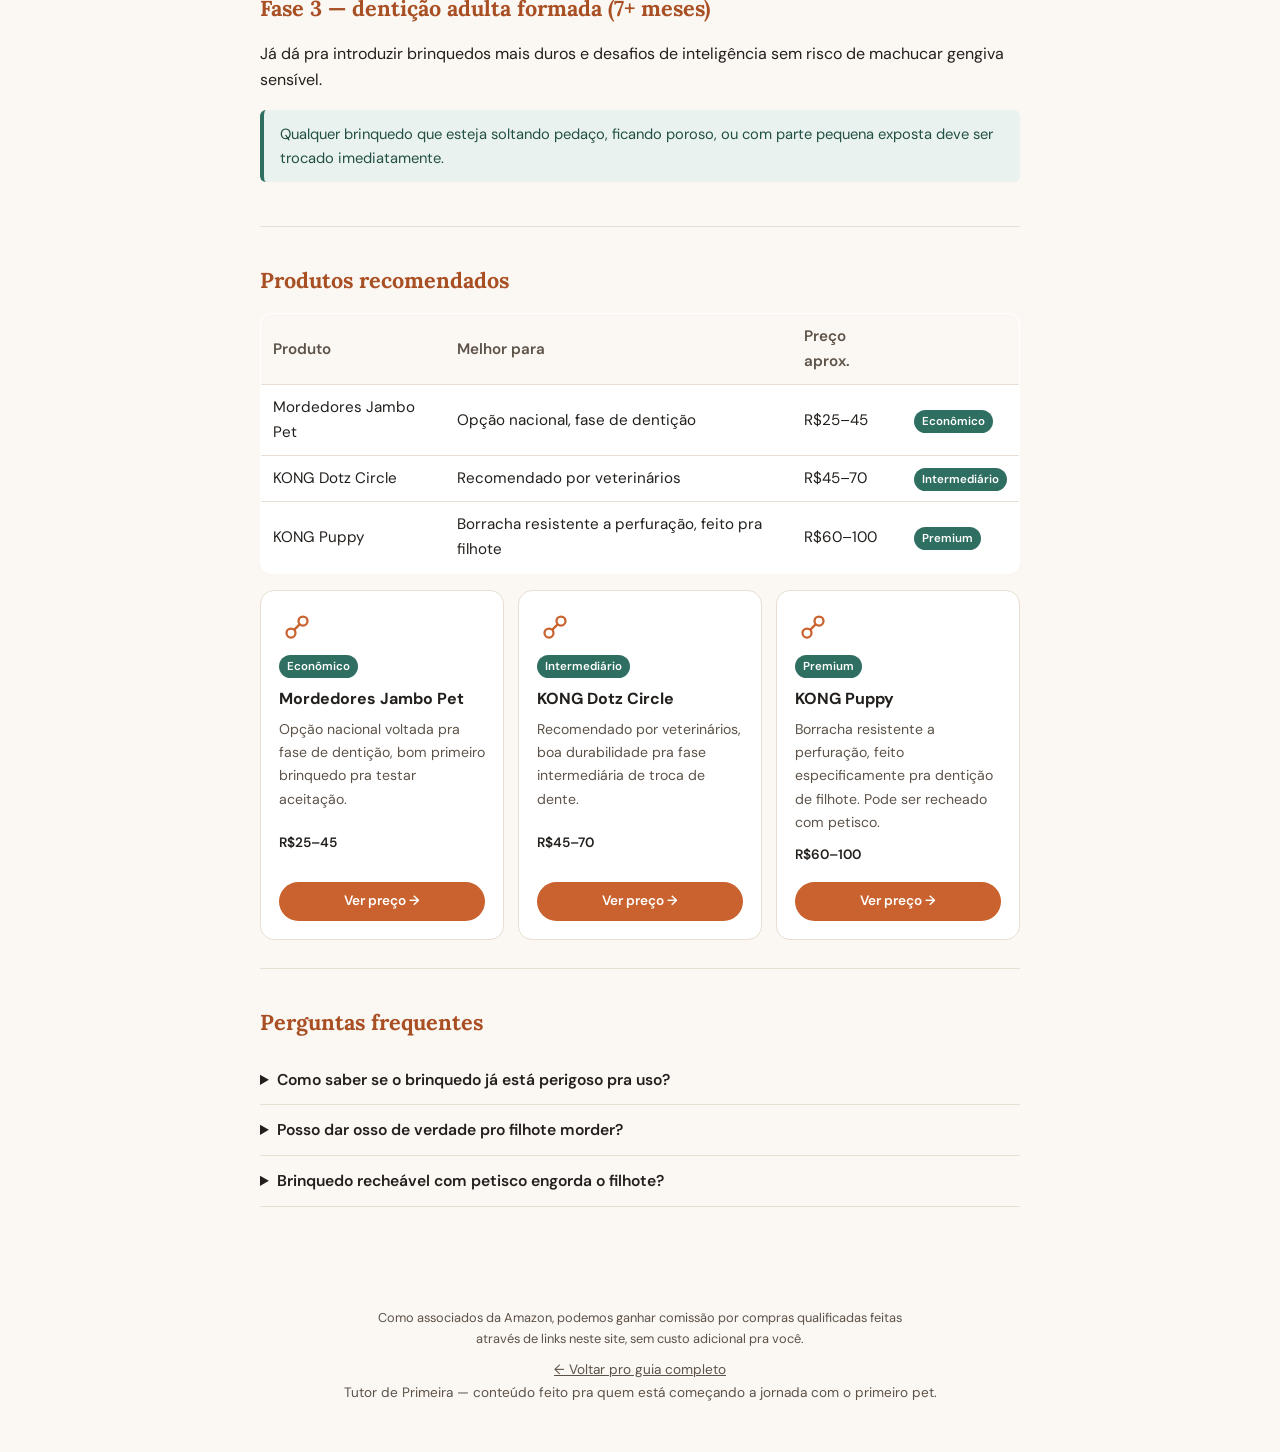
==== commit 74fca5fc: "Corrige fotos: substitui 3 imagens com problema (errada, cortada, sem cachorro visível), troca div+b" ====
--- a/brinquedos-dente.html
+++ b/brinquedos-dente.html
@@ -15,7 +15,7 @@
     <h1>Brinquedos Seguros para Filhote por Fase de Dentição</h1>
     <p class="subtitulo">Escolha errada nessa fase não é só desperdício — é risco de engasgo.</p>
     <p class="disclosure">Atualizado em outubro de 2026 · Este site pode ganhar comissão em compras feitas pelos links recomendados.</p>
-    <div class="hero-foto" style="background-image:url('assets/images/brinquedos-dente.jpg')"></div>
+    <img class="hero-foto" src="assets/images/brinquedos-dente.jpg" alt="Filhote de poodle sendo segurado no colo" loading="lazy" style="object-position: center 25%">
   </div>
   <article>
 
--- a/assets/style.css
+++ b/assets/style.css
@@ -73,12 +73,18 @@
 }
 
 .hero-foto {
+  display: block;
+  width: 100%;
+  aspect-ratio: 16 / 9;
   margin-top: 24px;
   border-radius: 16px;
-  min-height: 220px;
   background-color: var(--cor-borda);
-  background-size: cover;
-  background-position: center;
+  object-fit: cover;
+  object-position: center 35%;
+}
+
+@media (max-width: 600px) {
+  .hero-foto { aspect-ratio: 4 / 3; }
 }
 
 /* Disclosure / atualização */
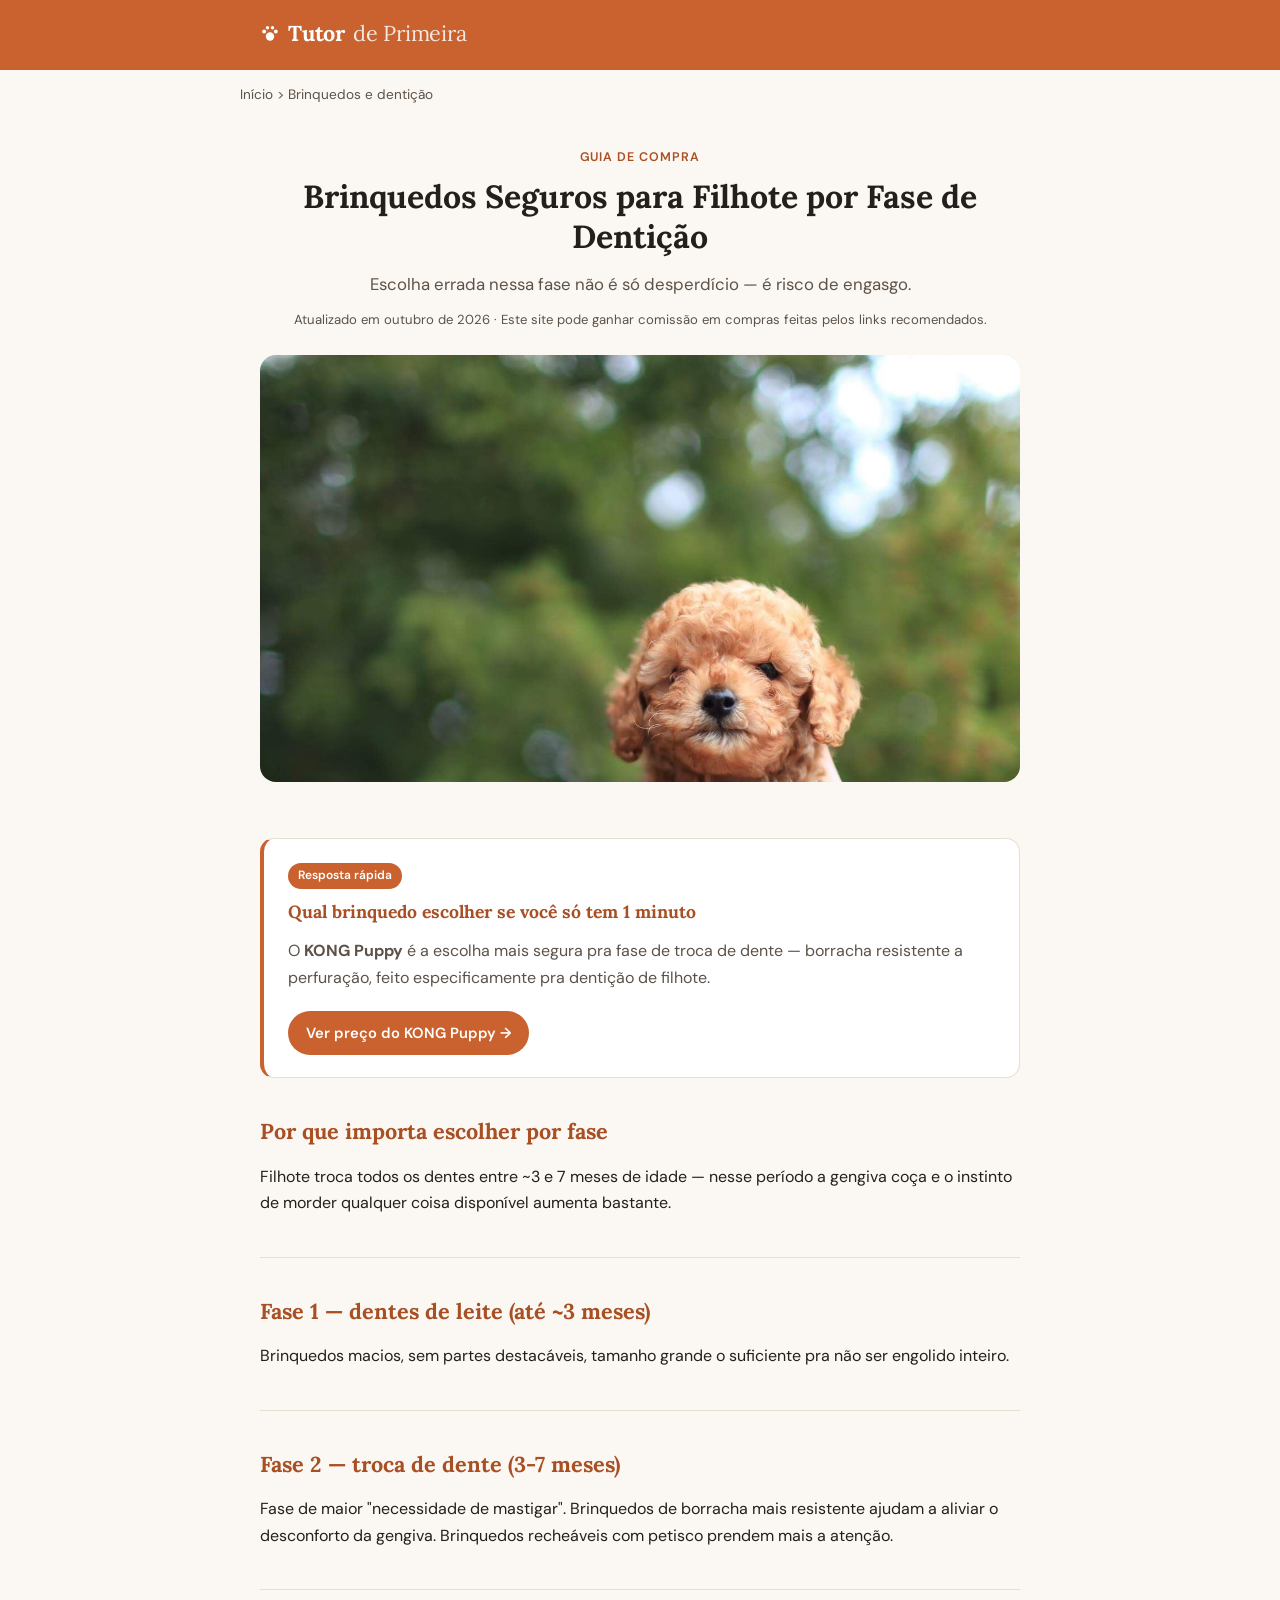
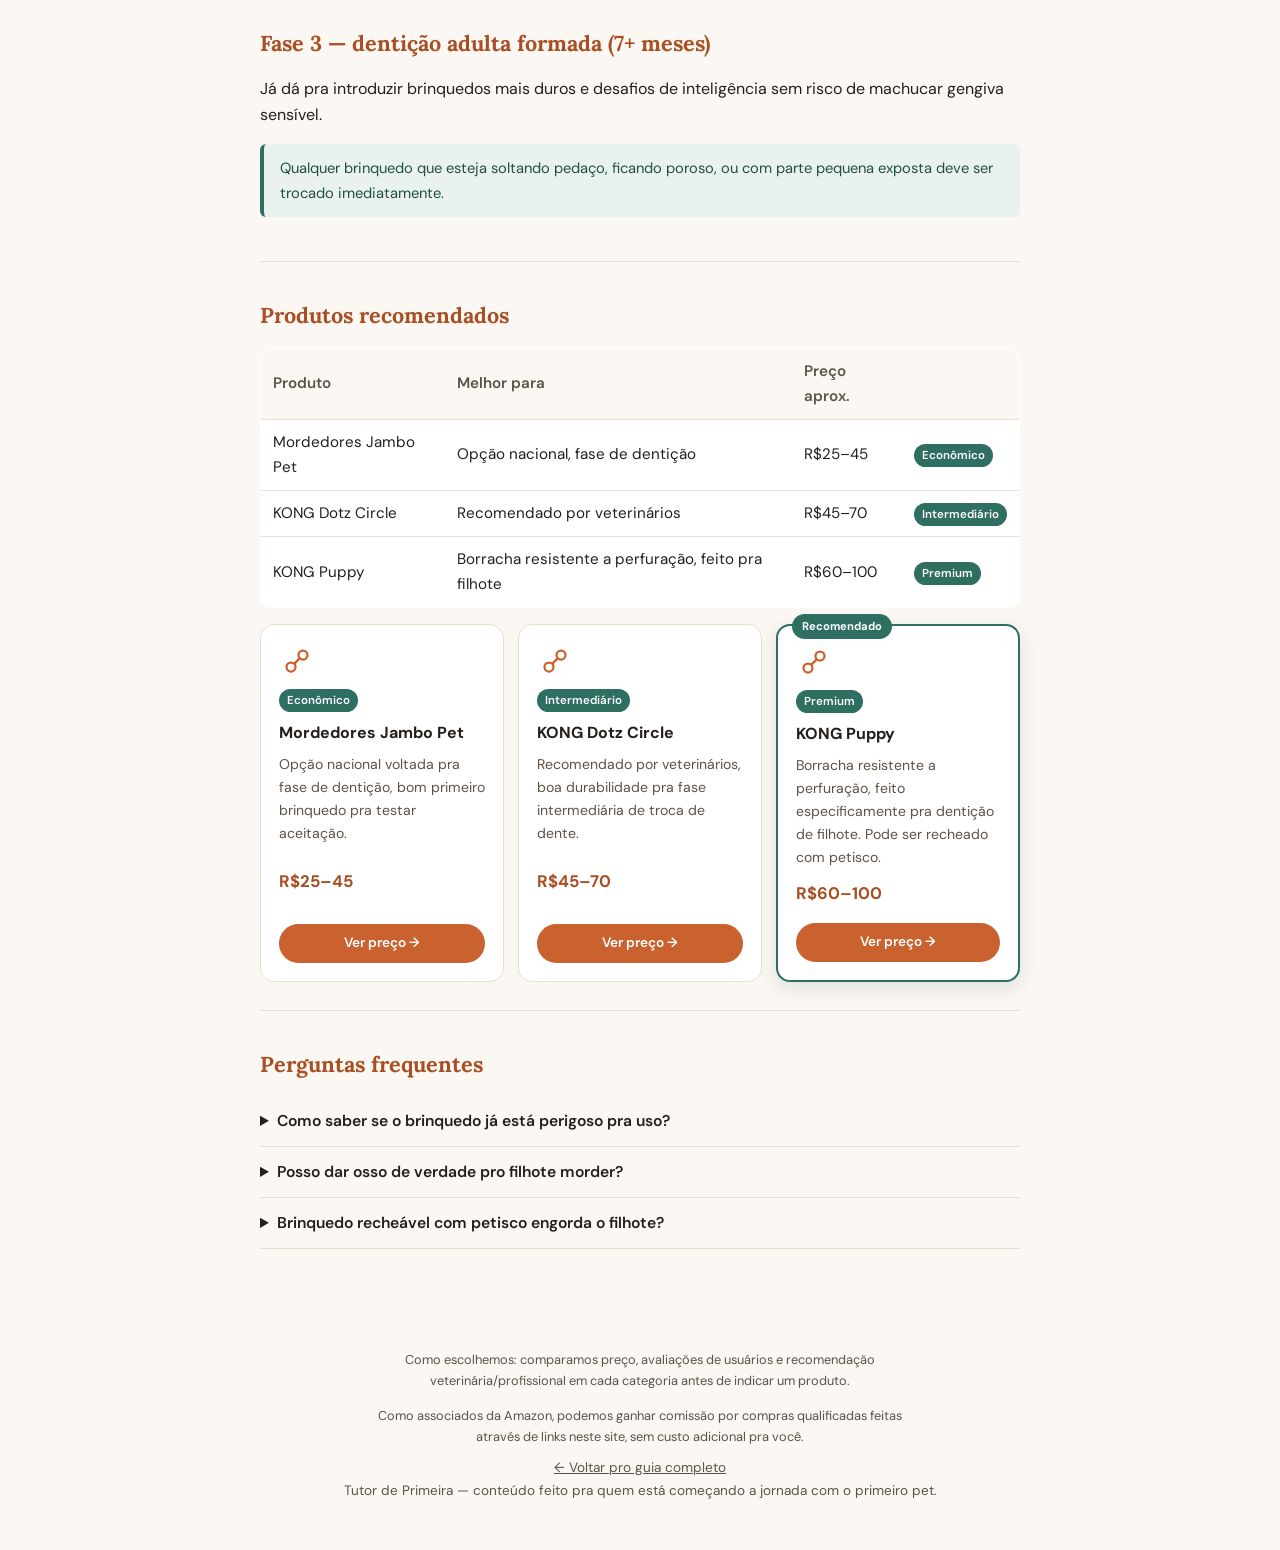
==== commit 6df8b6c7: "Melhorias de UX/UI inspiradas em páginas de alta conversão: kicker label, card de produto em destaqu" ====
--- a/brinquedos-dente.html
+++ b/brinquedos-dente.html
@@ -12,6 +12,7 @@
 <nav class="breadcrumb container"><a href="index.html">Início</a> &gt; Brinquedos e dentição</nav>
 <main class="container">
   <div class="hero">
+    <p class="kicker">Guia de compra</p>
     <h1>Brinquedos Seguros para Filhote por Fase de Dentição</h1>
     <p class="subtitulo">Escolha errada nessa fase não é só desperdício — é risco de engasgo.</p>
     <p class="disclosure">Atualizado em outubro de 2026 · Este site pode ganhar comissão em compras feitas pelos links recomendados.</p>
@@ -19,7 +20,7 @@
   </div>
   <article>
 
-    <div class="resposta-rapida">
+    <div class="resposta-rapida" id="resposta">
       <span class="selo">Resposta rápida</span>
       <h2>Qual brinquedo escolher se você só tem 1 minuto</h2>
       <p>O <strong>KONG Puppy</strong> é a escolha mais segura pra fase de troca de dente — borracha resistente a perfuração, feito especificamente pra dentição de filhote.</p>
@@ -69,7 +70,8 @@
           <p class="preco">R$45–70</p>
           <a href="#" class="cta-link">Ver preço →</a>
         </div>
-        <div class="produto-card">
+        <div class="produto-card destaque">
+          <span class="ribbon">Recomendado</span>
           <svg class="icone" viewBox="0 0 24 24" fill="none" stroke="currentColor" stroke-width="1.5" aria-hidden="true"><circle cx="8" cy="16" r="3"/><circle cx="16" cy="8" r="3"/><path d="M10.1 13.9l3.8-3.8"/></svg>
           <span class="selo-tag">Premium</span>
           <h3>KONG Puppy</h3>
@@ -99,9 +101,14 @@
   </article>
 </main>
 <footer>
+  <p class="metodologia">Como escolhemos: comparamos preço, avaliações de usuários e recomendação veterinária/profissional em cada categoria antes de indicar um produto.</p>
   <p class="disclosure-footer">Como associados da Amazon, podemos ganhar comissão por compras qualificadas feitas através de links neste site, sem custo adicional pra você.</p>
   <a href="index.html">← Voltar pro guia completo</a><br>
   Tutor de Primeira — conteúdo feito pra quem está começando a jornada com o primeiro pet.
 </footer>
+
+<div class="cta-fixa-mobile">
+  <a href="#resposta" class="cta-link">Ver recomendação rápida ↓</a>
+</div>
 </body>
 </html>
--- a/assets/style.css
+++ b/assets/style.css
@@ -87,6 +87,16 @@
   .hero-foto { aspect-ratio: 4 / 3; }
 }
 
+.kicker {
+  display: inline-block;
+  font-size: 0.78rem;
+  font-weight: 600;
+  letter-spacing: 0.08em;
+  text-transform: uppercase;
+  color: var(--cor-principal-escura);
+  margin-bottom: 10px;
+}
+
 /* Disclosure / atualização */
 
 .disclosure {
@@ -109,6 +119,8 @@
 .resumo-rapido h2, .resposta-rapida h2 { font-size: 1.1rem; margin-bottom: 12px; }
 .resumo-rapido ol { padding-left: 20px; }
 .resumo-rapido li { margin-bottom: 6px; }
+.resumo-rapido a { color: var(--cor-principal-escura); text-decoration: none; }
+.resumo-rapido a:hover { text-decoration: underline; }
 
 .resposta-rapida {
   border-left: 4px solid var(--cor-principal);
@@ -213,6 +225,7 @@
 }
 
 .produto-card {
+  position: relative;
   background: var(--cor-card);
   border: 1px solid var(--cor-borda);
   border-radius: 14px;
@@ -221,6 +234,23 @@
   flex-direction: column;
 }
 
+.produto-card.destaque {
+  border: 2px solid var(--cor-secundaria);
+  box-shadow: 0 6px 18px rgba(47, 111, 98, 0.15);
+}
+
+.produto-card.destaque .ribbon {
+  position: absolute;
+  top: -12px;
+  left: 14px;
+  background: var(--cor-secundaria);
+  color: #fff;
+  font-size: 0.7rem;
+  font-weight: 700;
+  padding: 3px 10px;
+  border-radius: 999px;
+}
+
 .produto-card .icone {
   width: 36px;
   height: 36px;
@@ -242,7 +272,7 @@
 
 .produto-card h3 { font-size: 1rem; margin-bottom: 6px; }
 .produto-card p { font-size: 0.88rem; color: var(--cor-texto-suave); margin-bottom: 10px; flex-grow: 1; }
-.produto-card .preco { font-size: 0.85rem; font-weight: 600; color: var(--cor-texto); margin-bottom: 10px; }
+.produto-card .preco { font-size: 1.05rem; font-weight: 700; color: var(--cor-principal-escura); margin-bottom: 10px; }
 
 .produto-card .cta-link {
   text-align: center;
@@ -292,7 +322,42 @@
   font-size: 0.8rem;
 }
 
+footer .metodologia {
+  max-width: 560px;
+  margin: 0 auto 14px;
+  font-size: 0.8rem;
+  color: var(--cor-texto-suave);
+}
+
 footer a { color: var(--cor-texto-suave); }
+
+/* CTA fixo mobile */
+
+.cta-fixa-mobile { display: none; }
+
+@media (max-width: 600px) {
+  .cta-fixa-mobile {
+    display: block;
+    position: fixed;
+    bottom: 0;
+    left: 0;
+    right: 0;
+    z-index: 50;
+    background: var(--cor-card);
+    border-top: 1px solid var(--cor-borda);
+    padding: 10px 16px;
+    box-shadow: 0 -6px 16px rgba(0, 0, 0, 0.08);
+  }
+
+  .cta-fixa-mobile .cta-link {
+    display: block;
+    text-align: center;
+    margin-top: 0;
+    width: 100%;
+  }
+
+  body { padding-bottom: 68px; }
+}
 
 @media (max-width: 600px) {
   .hero h1 { font-size: 1.6rem; }
